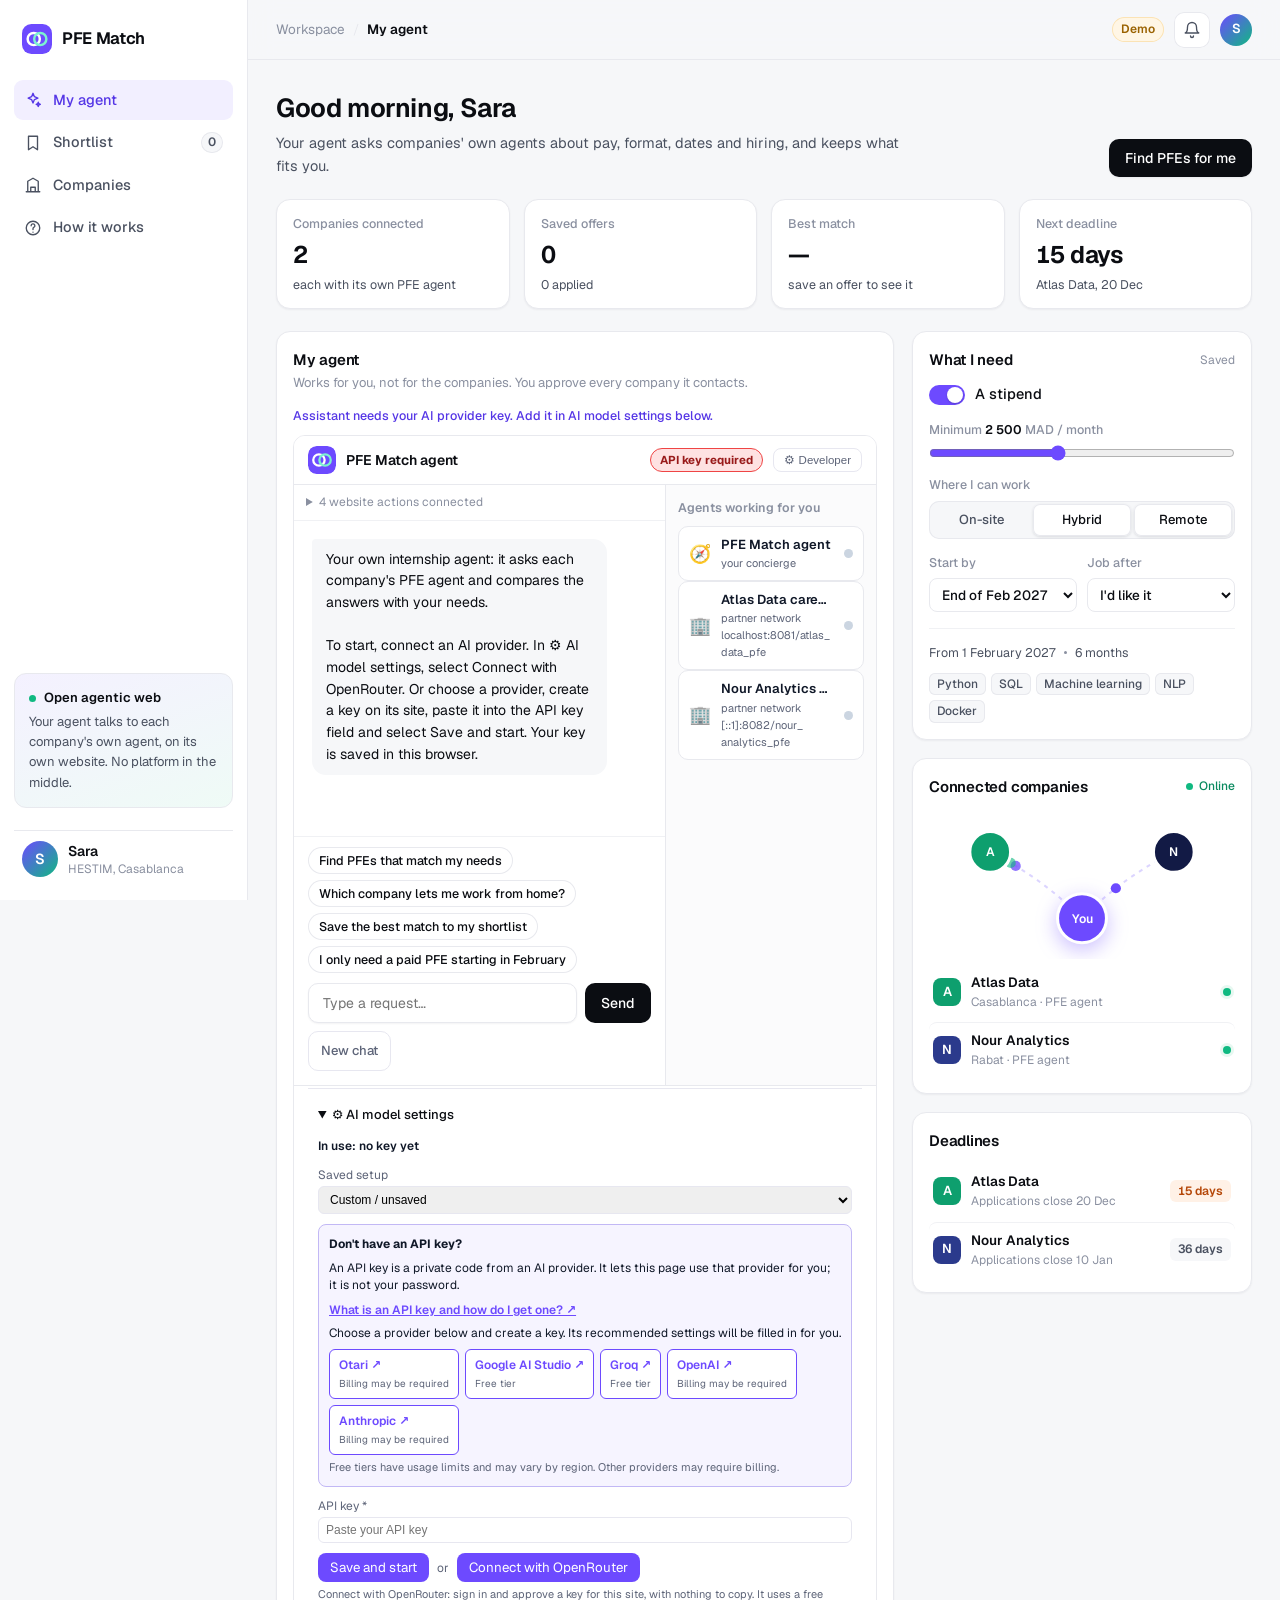
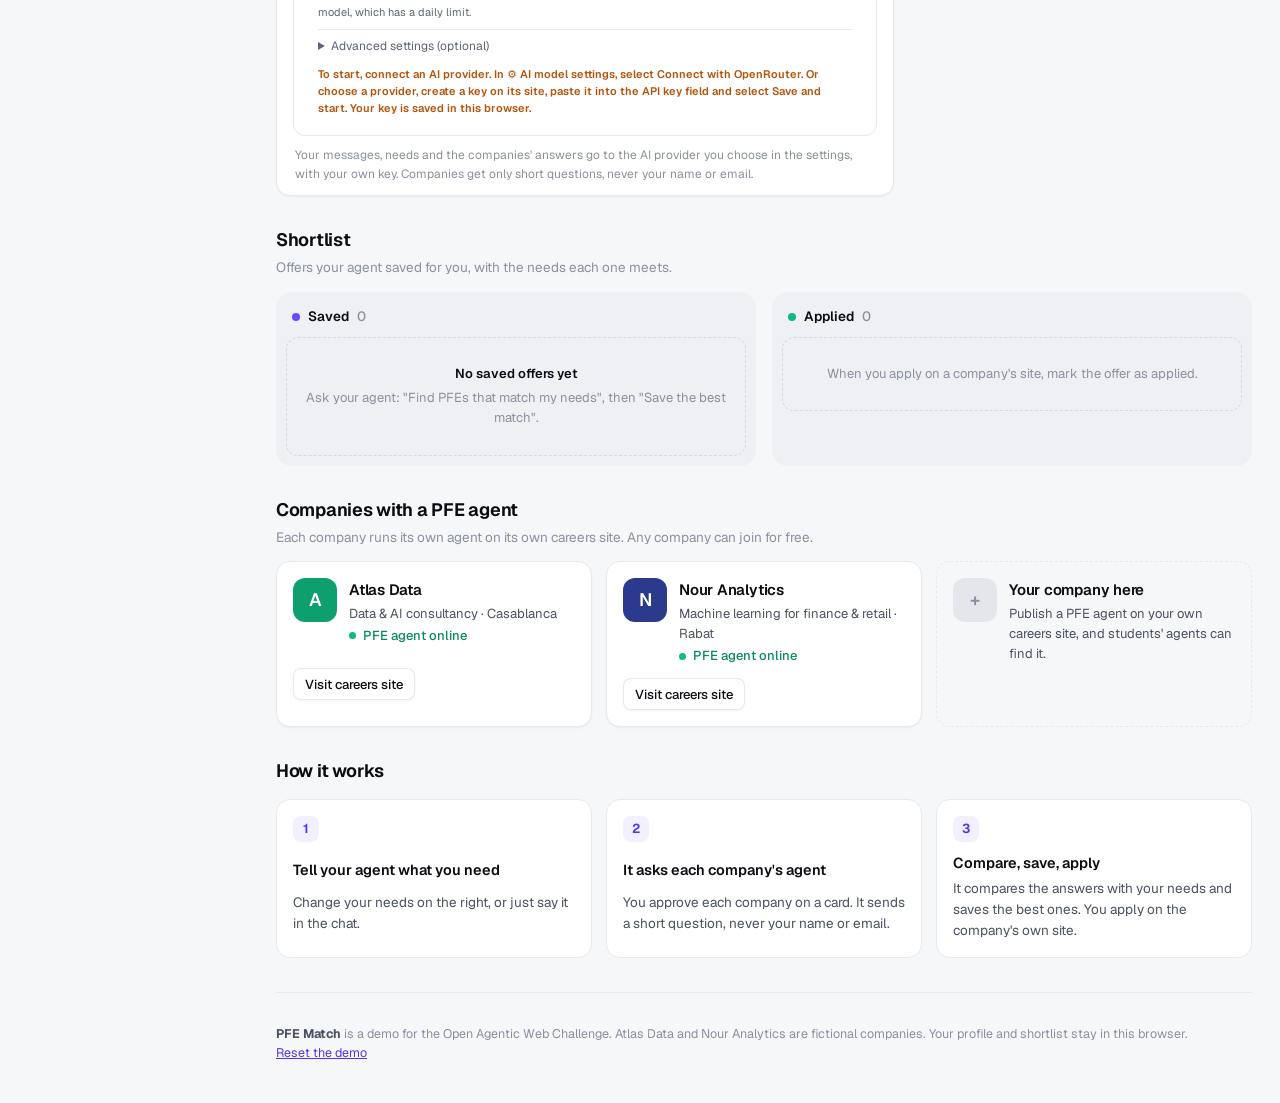
==== pfe_match/index.html @ 8f59c71a "PFE Match: student agent + two company PFE agents for the Open Agentic Web Challenge Co-Authored-By:" ====
<!doctype html>
<html lang="en">
<head>
  <meta charset="utf-8">
  <meta name="viewport" content="width=device-width, initial-scale=1">
  <meta name="description" content="PFE Match: your own internship agent. It asks each company's own agent about stipend, remote work, start dates and hiring, and compares the answers with what you need.">
  <title>PFE Match · My agent</title>
  <link rel="icon" href="favicon.svg" type="image/svg+xml">
  <link rel="stylesheet" href="styles.css">
  <script type="module" src="js/app.js"></script>
  <script type="module" src="site.js"></script>
</head>
<body>
  <div class="shell">
    <!-- SIDEBAR -->
    <aside class="side" aria-label="PFE Match">
      <a class="logo" href="#top" aria-label="PFE Match home"><img src="favicon.svg" alt="" width="30" height="30"><span>PFE Match</span></a>
      <nav class="side-nav" aria-label="Main">
        <a href="#agent" class="active">
          <svg viewBox="0 0 24 24"><path d="M12 3l1.9 4.6L18.5 9.5l-4.6 1.9L12 16l-1.9-4.6L5.5 9.5l4.6-1.9z"/><path d="M19 15l.8 2 2 .8-2 .8-.8 2-.8-2-2-.8 2-.8z"/></svg>My agent</a>
        <a href="#shortlist">
          <svg viewBox="0 0 24 24"><path d="M6 3h12v18l-6-4-6 4z"/></svg>Shortlist<span class="badge" id="nav-count">0</span></a>
        <a href="#companies">
          <svg viewBox="0 0 24 24"><path d="M3 21h18M5 21V7l7-4 7 4v14M9 21v-6h6v6"/></svg>Companies</a>
        <a href="#how">
          <svg viewBox="0 0 24 24"><circle cx="12" cy="12" r="9"/><path d="M9.5 9a2.5 2.5 0 1 1 3.5 2.3c-.6.3-1 .9-1 1.6V14M12 17.5v.01"/></svg>How it works</a>
      </nav>

      <div class="side-card">
        <p class="side-card-title"><span class="live"></span>Open agentic web</p>
        <p>Your agent talks to each company's own agent, on its own website. No platform in the middle.</p>
      </div>

      <div class="side-user">
        <span class="avatar" id="me-initial">S</span>
        <div><strong id="me-name">Sara</strong><small id="me-school"></small></div>
      </div>
    </aside>

    <!-- MAIN -->
    <div class="main" id="top">
      <header class="topbar">
        <div class="crumbs"><span>Workspace</span><span class="sep">/</span><strong>My agent</strong></div>
        <div class="top-actions">
          <span class="chip-demo">Demo</span>
          <button type="button" class="icon-btn" aria-label="Notifications"><svg viewBox="0 0 24 24"><path d="M6 8a6 6 0 1 1 12 0c0 7 3 8 3 8H3s3-1 3-8M10 20a2 2 0 0 0 4 0"/></svg></button>
          <span class="avatar sm" aria-hidden="true">S</span>
        </div>
      </header>

      <main class="content">
        <div class="greet">
          <div>
            <h1 id="greet-h">Good morning, Sara</h1>
            <p>Your agent asks companies' own agents about pay, format, dates and hiring, and keeps what fits you.</p>
          </div>
          <a class="btn" href="#agent" id="new-search">Find PFEs for me</a>
        </div>

        <ul class="stats" aria-label="Overview">
          <li><span class="stat-label">Companies connected</span><strong id="st-companies">2</strong><span class="stat-sub">each with its own PFE agent</span></li>
          <li><span class="stat-label">Saved offers</span><strong id="st-saved">0</strong><span class="stat-sub" id="st-applied">0 applied</span></li>
          <li><span class="stat-label">Best match</span><strong id="st-best">—</strong><span class="stat-sub" id="st-best-sub">save an offer to see it</span></li>
          <li><span class="stat-label">Next deadline</span><strong id="st-deadline">—</strong><span class="stat-sub" id="st-deadline-sub"></span></li>
        </ul>

        <div class="workspace">
          <!-- AGENT -->
          <section id="agent" class="panel agent-panel" aria-labelledby="agent-h">
            <div class="panel-head">
              <h2 id="agent-h">My agent</h2>
              <p class="panel-sub">Works for you, not for the companies. You approve every company it contacts.</p>
            </div>
            <div class="assistant">
              <p id="assistant-status" role="status">Connecting your agent… If this message stays, the agent could not load. You can still visit the companies directly.</p>
              <div id="agent-app">
                <div data-ns-slot="header"></div>
                <div class="assistant-panels">
                  <div data-ns-slot="chat"></div>
                  <div data-ns-slot="agents"></div>
                </div>
                <div data-ns-slot="settings"></div>
              </div>
              <p class="assistant-note">Your messages, needs and the companies' answers go to the AI provider you choose in the settings, with your own key. Companies get only short questions, never your name or email.</p>
            </div>
          </section>

          <!-- RIGHT COLUMN -->
          <div class="rail">
            <section class="panel" aria-labelledby="needs-h">
              <div class="panel-head row">
                <h2 id="needs-h">What I need</h2>
                <span class="saved-hint">Saved</span>
              </div>
              <form id="needs-form" onsubmit="return false">
                <div class="line">
                  <label class="switch"><input type="checkbox" id="n-paid"><span class="track"></span><span>A stipend</span></label>
                </div>
                <label class="range" id="n-min-wrap"><span class="line-label">Minimum <output id="n-min-out">2 500</output> MAD / month</span>
                  <input type="range" id="n-min" min="0" max="6000" step="500"></label>
                <fieldset>
                  <legend class="line-label">Where I can work</legend>
                  <div class="seg">
                    <label><input type="checkbox" name="mode" value="on-site"><span>On-site</span></label>
                    <label><input type="checkbox" name="mode" value="hybrid"><span>Hybrid</span></label>
                    <label><input type="checkbox" name="mode" value="remote"><span>Remote</span></label>
                  </div>
                </fieldset>
                <div class="two">
                  <label class="field"><span class="line-label">Start by</span>
                    <select id="n-start">
                      <option value="2027-02-28">End of Feb 2027</option>
                      <option value="2027-03-31">End of Mar 2027</option>
                      <option value="">Any date</option>
                    </select></label>
                  <label class="field"><span class="line-label">Job after</span>
                    <select id="n-prehire">
                      <option value="must">I need it</option>
                      <option value="would-like">I'd like it</option>
                      <option value="dont-mind">Don't mind</option>
                    </select></label>
                </div>
              </form>
              <div class="profile-mini">
                <span id="p-from"></span><span class="dot-sep"></span><span id="p-length"></span>
              </div>
              <p class="chips" id="p-skills"></p>
            </section>

            <section class="panel" aria-labelledby="net-h">
              <div class="panel-head row">
                <h2 id="net-h">Connected companies</h2>
                <span class="online"><span class="live"></span>Online</span>
              </div>
              <svg class="net" viewBox="0 0 300 150" aria-hidden="true" focusable="false">
                <path id="qa" class="link" d="M150 110 C 120 80, 90 60, 60 45"/>
                <path id="qn" class="link" d="M150 110 C 180 80, 210 60, 240 45"/>
                <path id="ra" d="M60 45 C 90 60, 120 80, 150 110" fill="none"/>
                <path id="rn" d="M240 45 C 210 60, 180 80, 150 110" fill="none"/>
                <circle class="pkt q" r="5" opacity="0"><animateMotion dur="2.6s" repeatCount="indefinite"><mpath href="#qa"/></animateMotion><animate attributeName="opacity" values="0;1;1;0" dur="2.6s" repeatCount="indefinite"/></circle>
                <circle class="pkt q" r="5" opacity="0"><animateMotion dur="2.6s" begin=".9s" repeatCount="indefinite"><mpath href="#qn"/></animateMotion><animate attributeName="opacity" values="0;1;1;0" dur="2.6s" begin=".9s" repeatCount="indefinite"/></circle>
                <circle class="pkt a" r="5" opacity="0"><animateMotion dur="2.6s" begin="1.4s" repeatCount="indefinite"><mpath href="#ra"/></animateMotion><animate attributeName="opacity" values="0;1;1;0" dur="2.6s" begin="1.4s" repeatCount="indefinite"/></circle>
                <circle class="pkt a" r="5" opacity="0"><animateMotion dur="2.6s" begin="2.2s" repeatCount="indefinite"><mpath href="#rn"/></animateMotion><animate attributeName="opacity" values="0;1;1;0" dur="2.6s" begin="2.2s" repeatCount="indefinite"/></circle>
                <g transform="translate(60 45)"><circle r="20" class="n-atlas"/><text y="4">A</text></g>
                <g transform="translate(240 45)"><circle r="20" class="n-nour"/><text y="4">N</text></g>
                <g transform="translate(150 110)"><circle r="24" class="n-you"/><text y="5">You</text></g>
              </svg>
              <ul id="company-list" class="co-list"></ul>
            </section>

            <section class="panel" aria-labelledby="dl-h">
              <div class="panel-head"><h2 id="dl-h">Deadlines</h2></div>
              <ul id="deadline-list" class="dl-list"></ul>
            </section>
          </div>
        </div>

        <!-- SHORTLIST BOARD -->
        <section id="shortlist" class="board-wrap" aria-labelledby="short-h">
          <div class="section-head">
            <div><h2 id="short-h">Shortlist</h2><p>Offers your agent saved for you, with the needs each one meets.</p></div>
            <p id="short-count" class="count"></p>
          </div>
          <div class="board">
            <div class="col">
              <div class="col-head"><span class="col-dot saved"></span>Saved <span class="col-n" id="n-saved">0</span></div>
              <div id="short-list" class="col-body"></div>
            </div>
            <div class="col">
              <div class="col-head"><span class="col-dot applied"></span>Applied <span class="col-n" id="n-applied">0</span></div>
              <div id="applied-list" class="col-body"></div>
            </div>
          </div>
        </section>

        <!-- COMPANIES + HOW -->
        <section id="companies" class="board-wrap" aria-labelledby="co-h">
          <div class="section-head"><div><h2 id="co-h">Companies with a PFE agent</h2><p>Each company runs its own agent on its own careers site. Any company can join for free.</p></div></div>
          <div id="company-cards" class="co-cards"></div>
        </section>

        <section id="how" class="board-wrap" aria-labelledby="how-h">
          <div class="section-head"><div><h2 id="how-h">How it works</h2></div></div>
          <ol class="steps">
            <li><strong>Tell your agent what you need</strong><span>Change your needs on the right, or just say it in the chat.</span></li>
            <li><strong>It asks each company's agent</strong><span>You approve each company on a card. It sends a short question, never your name or email.</span></li>
            <li><strong>Compare, save, apply</strong><span>It compares the answers with your needs and saves the best ones. You apply on the company's own site.</span></li>
          </ol>
        </section>

        <footer class="foot">
          <p><strong>PFE Match</strong> is a demo for the Open Agentic Web Challenge. Atlas Data and Nour Analytics are fictional companies.
            Your profile and shortlist stay in this browser. <button type="button" id="reset-demo" class="linkish">Reset the demo</button></p>
        </footer>
      </main>
    </div>
  </div>
</body>
</html>
---- pfe_match/styles.css ----
@font-face { font-family: "Geist"; src: url("fonts/geist.woff2") format("woff2"); font-weight: 100 900; font-display: swap; }
/* PFE Match — a real app shell: sidebar, top bar, overview, agent workspace, shortlist board.
   Neutral greys with one brand violet; mint means "need met", amber "maybe", red "not met". */
:root {
  --ink: #0B0D12;
  --text: #4A5160;
  --mute: #8A90A0;
  --line: #E8E9EE;
  --line-2: #F0F1F4;
  --bg: #F6F7F9;
  --panel: #FFFFFF;
  --violet: #6D4AFF;
  --violet-dark: #5536E6;
  --violet-soft: #F2EFFF;
  --mint: #10B981;
  --mint-soft: #E7F8F1;
  --amber: #F59E0B;
  --red: #EF4444;
  --font: "Geist", system-ui, -apple-system, "Segoe UI", Roboto, Arial, sans-serif;
  --radius: 14px;
  --shadow-sm: 0 1px 2px rgba(16, 24, 40, .05);
  --shadow: 0 12px 32px -16px rgba(16, 24, 40, .18);
}
* { box-sizing: border-box; }
html { scroll-behavior: smooth; }
body { margin: 0; font: 14.5px/1.55 var(--font); color: var(--text); background: var(--bg); -webkit-font-smoothing: antialiased; }
h1, h2, h3 { color: var(--ink); margin: 0; letter-spacing: -.015em; }
a { color: inherit; }
img { display: block; }
svg { display: block; }
:focus-visible { outline: 2px solid var(--violet); outline-offset: 2px; }
section[id] { scroll-margin-top: 76px; }

.btn { display: inline-flex; align-items: center; justify-content: center; gap: 6px; height: 38px; padding: 0 16px; border-radius: 10px; border: 0;
  background: var(--ink); color: #fff; font: 500 14px var(--font); text-decoration: none; cursor: pointer; white-space: nowrap; box-shadow: var(--shadow-sm); transition: background .15s, transform .1s; }
.btn:hover { background: #262A35; }
.btn:active { transform: scale(.98); }
.btn-sm { height: 32px; padding: 0 12px; font-size: 13px; border-radius: 8px; }
.btn-ghost { background: #fff; color: var(--ink); box-shadow: inset 0 0 0 1px var(--line), var(--shadow-sm); }
.btn-ghost:hover { background: var(--bg); }
.icon-btn { display: grid; place-items: center; width: 36px; height: 36px; border-radius: 10px; border: 0; background: #fff; box-shadow: inset 0 0 0 1px var(--line); color: var(--text); cursor: pointer; }
.icon-btn:hover { background: var(--bg); color: var(--ink); }
.icon-btn svg, .side-nav svg { width: 18px; height: 18px; fill: none; stroke: currentColor; stroke-width: 1.8; stroke-linecap: round; stroke-linejoin: round; }
.icon-btn.sm { width: 32px; height: 32px; border-radius: 8px; margin-left: auto; }
.icon-btn.sm svg { width: 16px; height: 16px; }
.linkish { background: none; border: 0; padding: 0; font: inherit; color: var(--violet-dark); text-decoration: underline; cursor: pointer; }
.live { display: inline-block; width: 7px; height: 7px; border-radius: 50%; background: var(--mint); animation: ping 2s infinite; }
@keyframes ping { 0% { box-shadow: 0 0 0 0 rgba(16,185,129,.55); } 70%, 100% { box-shadow: 0 0 0 7px rgba(16,185,129,0); } }

/* ---------- shell ---------- */
.shell { display: grid; grid-template-columns: 248px minmax(0, 1fr); min-height: 100vh; }
.side { position: sticky; top: 0; height: 100vh; display: flex; flex-direction: column; gap: 22px; padding: 20px 14px; background: #fff; border-right: 1px solid var(--line); }
.logo { display: flex; align-items: center; gap: 10px; padding: 4px 8px; font-weight: 650; font-size: 16.5px; color: var(--ink); text-decoration: none; letter-spacing: -.02em; }
.side-nav { display: grid; gap: 2px; }
.side-nav a { display: flex; align-items: center; gap: 11px; padding: 9px 10px; border-radius: 9px; text-decoration: none; color: var(--text); font-weight: 500; }
.side-nav a:hover { background: var(--bg); color: var(--ink); }
.side-nav a.active { background: var(--violet-soft); color: var(--violet-dark); }
.badge { margin-left: auto; min-width: 22px; text-align: center; font-size: 12px; font-weight: 600; padding: 1px 7px; border-radius: 999px; background: var(--bg); color: var(--text); box-shadow: inset 0 0 0 1px var(--line); }
.side-card { margin-top: auto; padding: 14px; border-radius: 12px; background: linear-gradient(160deg, #F4F1FF, #EFFBF6); border: 1px solid var(--line); font-size: 13px; }
.side-card p { margin: 0; }
.side-card-title { display: flex; align-items: center; gap: 8px; font-weight: 600; color: var(--ink); margin-bottom: 4px !important; }
.side-user { display: flex; align-items: center; gap: 10px; padding: 10px 8px 2px; border-top: 1px solid var(--line); }
.side-user strong { display: block; color: var(--ink); font-size: 14px; font-weight: 600; }
.side-user small { display: block; color: var(--mute); font-size: 12px; line-height: 1.3; }
.avatar { display: grid; place-items: center; flex: none; width: 36px; height: 36px; border-radius: 50%; font-weight: 600; color: #fff; background: linear-gradient(135deg, #6D4AFF, #10B981); }
.avatar.sm { width: 32px; height: 32px; font-size: 13px; }

.topbar { position: sticky; top: 0; z-index: 20; display: flex; align-items: center; justify-content: space-between; height: 60px; padding: 0 28px;
  background: rgba(246,247,249,.85); backdrop-filter: blur(12px); -webkit-backdrop-filter: blur(12px); border-bottom: 1px solid var(--line); }
.crumbs { display: flex; gap: 8px; align-items: center; font-size: 13.5px; color: var(--mute); }
.crumbs strong { color: var(--ink); font-weight: 600; }
.crumbs .sep { color: var(--line); }
.top-actions { display: flex; align-items: center; gap: 10px; }
.chip-demo { font-size: 12px; font-weight: 600; padding: 3px 9px; border-radius: 999px; background: #FFF6E5; color: #9A6200; box-shadow: inset 0 0 0 1px #FBE3B5; }

.content { padding: 28px; max-width: 1360px; }
.greet { display: flex; justify-content: space-between; align-items: end; gap: 20px; margin-bottom: 22px; }
h1 { font-size: 26px; font-weight: 650; }
.greet p { margin: 4px 0 0; max-width: 64ch; }

.stats { list-style: none; padding: 0; margin: 0 0 22px; display: grid; grid-template-columns: repeat(4, minmax(0, 1fr)); gap: 14px; }
.stats li { background: var(--panel); border: 1px solid var(--line); border-radius: var(--radius); padding: 14px 16px; box-shadow: var(--shadow-sm); display: grid; gap: 2px; }
.stat-label { font-size: 12.5px; color: var(--mute); font-weight: 500; }
.stats strong { font-size: 24px; color: var(--ink); font-weight: 650; letter-spacing: -.02em; font-variant-numeric: tabular-nums; }
.stat-sub { font-size: 12.5px; white-space: nowrap; overflow: hidden; text-overflow: ellipsis; }

.workspace { display: grid; grid-template-columns: minmax(0, 1fr) 340px; gap: 18px; align-items: start; }
.panel { background: var(--panel); border: 1px solid var(--line); border-radius: var(--radius); box-shadow: var(--shadow-sm); padding: 16px; }
.panel-head { margin-bottom: 12px; }
.panel-head.row { display: flex; align-items: center; justify-content: space-between; }
.panel h2 { font-size: 15px; font-weight: 600; }
.panel-sub { margin: 2px 0 0; font-size: 13px; color: var(--mute); }
.agent-panel { padding: 16px 16px 12px; }
.rail { display: grid; gap: 18px; position: sticky; top: 78px; }
.saved-hint { font-size: 12px; color: var(--mute); }
.online { display: inline-flex; align-items: center; gap: 6px; font-size: 12px; font-weight: 500; color: #0A8A5F; }

/* needs */
#needs-form { display: grid; gap: 14px; }
.line-label { font-size: 12.5px; color: var(--mute); font-weight: 500; }
.line-label output { color: var(--ink); font-weight: 600; }
.switch { display: flex; align-items: center; gap: 10px; font-weight: 500; color: var(--ink); cursor: pointer; }
.switch input { position: absolute; opacity: 0; }
.switch .track { width: 36px; height: 20px; border-radius: 999px; background: #D9DBE2; position: relative; transition: background .2s; flex: none; }
.switch .track::after { content: ""; position: absolute; top: 2px; left: 2px; width: 16px; height: 16px; border-radius: 50%; background: #fff; box-shadow: 0 1px 2px rgba(0,0,0,.2); transition: transform .2s cubic-bezier(.2,.9,.3,1.3); }
.switch input:checked + .track { background: var(--violet); }
.switch input:checked + .track::after { transform: translateX(16px); }
.switch input:focus-visible + .track { outline: 2px solid var(--violet); outline-offset: 2px; }
.range { display: grid; gap: 6px; transition: opacity .2s; }
.range.off { opacity: .4; }
.range input { width: 100%; accent-color: var(--violet); margin: 0; }
fieldset { border: 0; padding: 0; margin: 0; display: grid; gap: 6px; }
legend { padding: 0; margin-bottom: 6px; }
.seg { display: grid; grid-template-columns: repeat(3, 1fr); padding: 3px; gap: 3px; border-radius: 10px; background: var(--bg); box-shadow: inset 0 0 0 1px var(--line); }
.seg input { position: absolute; opacity: 0; }
.seg span { display: block; text-align: center; padding: 6px 4px; border-radius: 7px; font-size: 13px; font-weight: 500; color: var(--text); cursor: pointer; transition: all .15s; }
.seg input:checked + span { background: #fff; color: var(--ink); box-shadow: 0 1px 3px rgba(16,24,40,.12), inset 0 0 0 1px var(--line); }
.seg input:focus-visible + span { outline: 2px solid var(--violet); }
.two { display: grid; grid-template-columns: 1fr 1fr; gap: 10px; }
.field { display: grid; gap: 6px; }
.field select { font: 500 13.5px var(--font); color: var(--ink); height: 34px; padding: 0 8px; border-radius: 8px; border: 1px solid var(--line); background: #fff; }
.profile-mini { display: flex; align-items: center; gap: 8px; margin-top: 16px; padding-top: 14px; border-top: 1px solid var(--line-2); font-size: 12.5px; color: var(--text); }
.dot-sep { width: 3px; height: 3px; border-radius: 50%; background: var(--mute); }
.chips { display: flex; flex-wrap: wrap; gap: 5px; margin: 10px 0 0; }
.chips span { font-size: 12px; font-weight: 500; padding: 2px 8px; border-radius: 6px; background: var(--bg); color: var(--text); box-shadow: inset 0 0 0 1px var(--line); }

/* connected companies */
.net { width: 100%; height: auto; margin: -4px 0 6px; }
.net .link { fill: none; stroke: #DCD5FF; stroke-width: 2; stroke-dasharray: 4 5; animation: dash 1.2s linear infinite; }
@keyframes dash { to { stroke-dashoffset: -18; } }
.net .pkt.q { fill: var(--violet); }
.net .pkt.a { fill: var(--mint); }
.net circle.n-atlas { fill: #0E9F6E; stroke: #fff; stroke-width: 3; }
.net circle.n-nour { fill: #121A45; stroke: #fff; stroke-width: 3; }
.net circle.n-you { fill: var(--violet); stroke: #fff; stroke-width: 3; filter: drop-shadow(0 6px 10px rgba(109,74,255,.35)); }
.net text { fill: #fff; font: 600 12px var(--font); text-anchor: middle; }
.co-list, .dl-list { list-style: none; padding: 0; margin: 0; display: grid; gap: 4px; }
.co-list li, .dl-list li { display: flex; align-items: center; gap: 10px; padding: 7px 4px; border-radius: 8px; }
.co-list li + li, .dl-list li + li { border-top: 1px solid var(--line-2); }
.co-list strong, .dl-list strong { display: block; color: var(--ink); font-weight: 600; font-size: 13.5px; }
.co-list small, .dl-list small { display: block; color: var(--mute); font-size: 12px; }
.co-sq { display: grid; place-items: center; flex: none; width: 28px; height: 28px; border-radius: 8px; background: var(--brand, var(--violet)); color: #fff; font-weight: 600; font-size: 13px; }
.co-sq.lg { width: 44px; height: 44px; border-radius: 12px; font-size: 18px; }
.status-dot { margin-left: auto; width: 8px; height: 8px; border-radius: 50%; background: var(--mint); box-shadow: 0 0 0 3px var(--mint-soft); }
.days { margin-left: auto; font-size: 12px; font-weight: 600; padding: 2px 8px; border-radius: 6px; background: var(--bg); color: var(--text); font-variant-numeric: tabular-nums; }
.days.soon { background: #FFF1E6; color: #B54708; }

/* board */
.board-wrap { margin-top: 30px; }
.section-head { display: flex; justify-content: space-between; align-items: end; gap: 20px; margin-bottom: 14px; }
.section-head h2 { font-size: 18px; font-weight: 650; }
.section-head p { margin: 3px 0 0; color: var(--mute); font-size: 13.5px; }
.count { margin: 0; font-size: 12.5px; font-weight: 600; padding: 3px 10px; border-radius: 999px; background: var(--violet-soft); color: var(--violet-dark); }
.count:empty { display: none; }
.board { display: grid; grid-template-columns: 1fr 1fr; gap: 16px; }
.col { background: #EEF0F3; border-radius: 16px; padding: 10px; min-height: 160px; }
.col-head { display: flex; align-items: center; gap: 8px; padding: 4px 6px 10px; font-weight: 600; color: var(--ink); font-size: 13.5px; }
.col-dot { width: 8px; height: 8px; border-radius: 50%; }
.col-dot.saved { background: var(--violet); }
.col-dot.applied { background: var(--mint); }
.col-n { font-weight: 500; color: var(--mute); }
.col-body { display: grid; gap: 10px; }
.card { background: #fff; border: 1px solid var(--line); border-radius: 12px; padding: 14px; box-shadow: var(--shadow-sm); animation: cardin .4s cubic-bezier(.2,.9,.3,1.2) both; transition: box-shadow .2s; }
.card:hover { box-shadow: var(--shadow); }
@keyframes cardin { from { opacity: 0; transform: translateY(8px) scale(.98); } }
.card-top { display: flex; align-items: center; justify-content: space-between; }
.co-badge { display: inline-flex; align-items: center; gap: 8px; font-size: 12.5px; font-weight: 600; color: var(--ink); }
.co-badge .co-sq { width: 22px; height: 22px; border-radius: 6px; font-size: 11px; }
.match { position: relative; width: 36px; height: 36px; display: grid; place-items: center; }
.match svg { position: absolute; inset: 0; transform: rotate(-90deg); }
.match .ring-bg { fill: none; stroke: var(--line-2); stroke-width: 3.5; }
.match .ring { fill: none; stroke: var(--amber); stroke-width: 3.5; stroke-linecap: round; transition: stroke-dasharray .6s; }
.match.full .ring { stroke: var(--mint); }
.match b { position: relative; font-size: 10.5px; color: var(--ink); }
.card h3 { font-size: 14.5px; font-weight: 600; line-height: 1.35; margin: 10px 0 10px; }
.kv { margin: 0; display: grid; grid-template-columns: 1fr 1fr; gap: 8px 12px; }
.kv dt { font-size: 11.5px; color: var(--mute); }
.kv dd { margin: 0; font-size: 13px; font-weight: 500; color: var(--ink); }
.checks { list-style: none; padding: 0; margin: 12px 0 0; display: flex; flex-wrap: wrap; gap: 5px; }
.checks li { display: inline-flex; align-items: center; gap: 5px; font-size: 12px; font-weight: 500; padding: 2px 8px 2px 6px; border-radius: 6px; }
.checks li::before { content: ""; width: 12px; height: 12px; border-radius: 50%; background: center/10px no-repeat; }
.checks li.ok { background: var(--mint-soft); color: #067A55; }
.checks li.ok::before { background-color: var(--mint); background-image: url("data:image/svg+xml,%3Csvg xmlns='http://www.w3.org/2000/svg' viewBox='0 0 16 16'%3E%3Cpath d='M4 8.5l2.5 2.5L12 5.5' fill='none' stroke='white' stroke-width='2.6' stroke-linecap='round' stroke-linejoin='round'/%3E%3C/svg%3E"); }
.checks li.no { background: #FEF0F0; color: #B42318; }
.checks li.no::before { background-color: var(--red); background-image: url("data:image/svg+xml,%3Csvg xmlns='http://www.w3.org/2000/svg' viewBox='0 0 16 16'%3E%3Cpath d='M5 5l6 6M11 5l-6 6' stroke='white' stroke-width='2.4' stroke-linecap='round'/%3E%3C/svg%3E"); }
.checks li.unk { background: var(--bg); color: var(--mute); }
.checks li.unk::before { background-color: #D0D4DD; }
.note { margin: 10px 0 0; font-size: 12.5px; padding: 8px 10px; border-radius: 8px; background: var(--bg); color: var(--text); }
.card-actions { display: flex; align-items: center; gap: 6px; margin-top: 12px; padding-top: 12px; border-top: 1px solid var(--line-2); }
.empty { display: grid; gap: 4px; text-align: center; padding: 26px 14px; border: 1.5px dashed #D6D9E0; border-radius: 12px; font-size: 13px; color: var(--mute); }
.empty strong { color: var(--ink); font-weight: 600; }

.co-cards { display: grid; grid-template-columns: repeat(3, 1fr); gap: 14px; }
.co-card { display: grid; grid-template-columns: auto 1fr; gap: 12px; align-items: start; padding: 16px; background: #fff; border: 1px solid var(--line); border-radius: var(--radius); box-shadow: var(--shadow-sm); }
.co-card .btn { grid-column: 1 / -1; justify-self: start; }
.co-card h3 { font-size: 15px; font-weight: 600; }
.co-card p { margin: 2px 0 0; font-size: 13px; }
.agent-on { display: flex; align-items: center; gap: 7px; color: #0A8A5F; font-weight: 500; }
.co-card.add { border-style: dashed; background: transparent; box-shadow: none; }
.co-card.add .co-sq { background: #E4E6EB; color: var(--mute); }

.steps { list-style: none; counter-reset: s; padding: 0; margin: 0; display: grid; grid-template-columns: repeat(3, 1fr); gap: 14px; }
.steps li { counter-increment: s; display: grid; gap: 4px; padding: 16px; background: #fff; border: 1px solid var(--line); border-radius: var(--radius); }
.steps li::before { content: counter(s); display: grid; place-items: center; width: 26px; height: 26px; border-radius: 8px; background: var(--violet-soft); color: var(--violet-dark); font-weight: 650; font-size: 13px; margin-bottom: 6px; }
.steps strong { color: var(--ink); font-weight: 600; }
.steps span { font-size: 13.5px; }
.foot { margin-top: 34px; padding-top: 18px; border-top: 1px solid var(--line); font-size: 12.5px; color: var(--mute); }
.foot strong { color: var(--text); }

#assistant-status { font-size: 12.5px; font-weight: 500; color: var(--violet-dark); margin: 0 0 10px; }
.assistant-note { font-size: 12px; color: var(--mute); margin: 10px 2px 0; }

@media (max-width: 1180px) {
  .workspace { grid-template-columns: 1fr; }
  .rail { position: static; grid-template-columns: repeat(auto-fit, minmax(280px, 1fr)); }
  .stats { grid-template-columns: repeat(2, 1fr); }
}
@media (max-width: 820px) {
  .shell { grid-template-columns: 1fr; }
  .side { position: static; height: auto; flex-direction: row; align-items: center; padding: 10px 14px; border-right: 0; border-bottom: 1px solid var(--line); }
  .side-nav, .side-card, .side-user { display: none; }
  .topbar { display: none; }
  .content { padding: 18px; }
  .greet { flex-direction: column; align-items: start; }
  .board, .co-cards, .steps { grid-template-columns: 1fr; }
}
@media (prefers-reduced-motion: reduce) {
  *, *::before, *::after { animation: none !important; transition: none !important; }
  .net .pkt { display: none; }
}

/* ---------- assistant runtime layout (from the agentify kit) ---------- */
/* Assistant layout. Append to the site's stylesheet and set the colors to the site's palette. */
.assistant { margin-top: 0; }

/* The runtime reads these variables for its chat, settings and agent panels.
   The chat background below also uses --ns-bg. White text sits on --ns-primary (the
   visitor's messages, Send, and the chat form and settings buttons) and on --ns-accent
   (Send while a turn is steered), so give both at least 4.5:1 contrast with white.
   --ns-accent also underlines the chat header. */
#agent-app {
  --ns-font: "Geist", system-ui, sans-serif;
  --ns-bg: #ffffff;
  --ns-fg: #101828;
  --ns-primary: #6D4AFF;
  --ns-accent: #6D4AFF;
  --ns-border: #E7E7F0;
  --ns-panelbg: #ffffff;
  --ns-msgbg: #FFFFFF;
  --ns-muted: #5D6478;
}

.assistant-panels {
  display: grid;
  grid-template-columns: minmax(0, 1fr) 240px;
  gap: 16px;
  margin-top: 16px;
}

/* Set the height once the runtime has mounted the chat, so a failed load leaves no
   empty box. */
#agent-app.ns-composed-app [data-ns-slot="chat"] { height: 720px; }
/* The runtime gives the chat no background of its own. Keep --ns-msgbg different from
   --ns-bg, or bot replies lose their bubble. */
#agent-app .ns-chat { background: var(--ns-bg); }

/* Site-wide form rules often stretch the runtime's own controls. Undo them here. */
#agent-app input[type="checkbox"],
#agent-app input[type="radio"] { width: auto; }
#agent-app .ns-header { flex-wrap: wrap; }
/* Site label rules add margins and bold text, and the inputs inside the labels inherit
   the weight. */
#agent-app .ns-settings-body label { margin: 4px 0; font-weight: 400; }
/* Chat forms label radio groups with a legend, so site legend fonts would reach them. */
#agent-app .ns-w-label { font-family: inherit; }
/* Site label rules add margins to chat form fields and make their options bold. */
#agent-app .ns-widget label { margin: 0; }
#agent-app .ns-w-radio label,
#agent-app .ns-w-multi label,
#agent-app .ns-w-toggle { font-weight: 400; }
/* The runtime sizes radio and multi-choice options but not the checkbox label. */
#agent-app .ns-w-toggle { font-size: 13px; }
/* The runtime spaces its buttons with gap. A site's button margin pushes Send below the input. */
#agent-app button { margin: 0; }
/* Chat choices are buttons with a light background. A site's button color can hide their
   titles. */
#agent-app .ns-w-choice { color: var(--ns-fg); }
/* A site's button:hover background also reaches the runtime's plain buttons, behind
   their dark text. Keep the runtime's own backgrounds. */
#agent-app .ns-devtoggle:not(.on):hover,
#agent-app .ns-modal-close:hover { background: transparent; }
#agent-app .ns-w-choice:disabled:hover { background: #fafbfc; }
/* The runtime's message rule hides the partner consent card's own background, and its
   Decline label then has too little contrast. */
#agent-app .ns-consent { background: #fffbeb; }
/* While a consent card waits, the status line above it already says "Contacting", though
   nothing has been sent. Hide it until the visitor answers. */
#agent-app .ns-msgs:has(.ns-consent-actions) > .ns-turn-status { display: none; }
/* Long links in a reply would run out of the bubble on a phone. "anywhere" would also
   let the consent card's buttons shrink and split their labels. */
#agent-app .ns-msg { overflow-wrap: break-word; }
/* On a phone the consent card is too narrow for its three buttons in one row, and
   "Always allow" breaks onto two lines. Keep each label whole and wrap the row. */
#agent-app .ns-consent-actions { flex-wrap: wrap; }
#agent-app .ns-consent-actions button { white-space: nowrap; }

/* site.js and the runtime add their confirmation dialogs to <body>, outside #agent-app.
   Site h2 rules reach the heading, and the two buttons touch. A right margin keeps
   wrapped buttons lined up on the left. */
body > dialog h2 { margin: 0 0 12px; font: 700 1.25em system-ui, sans-serif; }
body > dialog button { margin-right: 8px; }
/* site.js's dialog: the details in two columns, and a plain decline button, so the two
   choices do not look the same. */
.assistant-review { max-width: 640px; width: 85%; max-height: 85vh; overflow: auto; border: 1px solid #888; border-radius: 12px; padding: 24px; font: 16px system-ui, sans-serif; }
.assistant-review dl { display: grid; grid-template-columns: fit-content(40%) 1fr; gap: 4px 16px; margin: 12px 0; }
.assistant-review dt { font-weight: 600; }
.assistant-review dd { margin: 0; overflow-wrap: anywhere; }
.assistant-review details { margin: 12px 0; }
.assistant-review pre { white-space: pre-wrap; overflow-wrap: anywhere; }
.assistant-review .assistant-decline { background: transparent; color: inherit; border: 1px solid currentColor; }

@media (max-width: 760px) {
  .assistant-panels { grid-template-columns: 1fr; }
  /* On a phone, each detail goes under its label, so an email is not split. */
  .assistant-review dl { grid-template-columns: 1fr; gap: 0; }
  .assistant-review dd { margin-bottom: 8px; }
}




/* ---------- PFE Match chat skin ---------- */
#agent-app { background: #fff; border: 1px solid var(--line); border-radius: 12px; overflow: hidden; }
#agent-app .ns-header { background: #fff; border-bottom: 1px solid var(--line); padding: 10px 14px; gap: 10px; min-height: 0; }
#agent-app .ns-header::before { content: ""; width: 28px; height: 28px; flex: none; border-radius: 8px; background: url("favicon.svg") center/28px no-repeat; }
#agent-app .ns-title { font: 600 14px var(--font); color: var(--ink); }
#agent-app .ns-breadcrumb { display: none; }
#agent-app .ns-llmbadge { margin-left: auto; border-radius: 999px; font-size: 11.5px; padding: 2px 9px; }
#agent-app .ns-devtoggle { border-radius: 8px; font-size: 11.5px; }
#agent-app .assistant-panels { margin: 0; gap: 0; grid-template-columns: minmax(0, 1fr) 210px; }
#agent-app.ns-composed-app [data-ns-slot="chat"] { height: 600px; }
#agent-app .ns-chat { border: 0; border-radius: 0; border-right: 1px solid var(--line); }
#agent-app .ns-action-status { font-size: 12px; color: var(--mute); border-bottom: 1px solid var(--line-2); }
#agent-app .ns-msgs { padding: 18px; gap: 12px; background: #fff; }
#agent-app .ns-msg { font-size: 14px; line-height: 1.55; padding: 10px 14px; max-width: 88%; animation: msg .35s cubic-bezier(.2,.8,.2,1) both; }
@keyframes msg { from { opacity: 0; transform: translateY(8px); } }
#agent-app .ns-msg.bot { background: var(--bg); color: var(--ink); border: 0; border-radius: 4px 14px 14px 14px; }
#agent-app .ns-msg.user { background: var(--violet); color: #fff; border-radius: 14px 4px 14px 14px; }
#agent-app .ns-msg.bot table { border-collapse: collapse; margin: 8px 0; font-size: 12.5px; width: 100%; background: #fff; border-radius: 8px; overflow: hidden; box-shadow: inset 0 0 0 1px var(--line); }
#agent-app .ns-msg.bot th { text-align: left; background: #fff; color: var(--mute); font-weight: 500; font-size: 11.5px; }
#agent-app .ns-msg.bot th, #agent-app .ns-msg.bot td { padding: 7px 9px; border-bottom: 1px solid var(--line-2); }
#agent-app .ns-msg.bot p { margin: 0 0 6px; }
#agent-app .ns-msg.bot p:last-child { margin-bottom: 0; }
.atlas-suggest { display: flex; flex-wrap: wrap; gap: 6px; padding: 10px 14px 0; background: #fff; border-top: 1px solid var(--line-2); }
.atlas-suggest button { font: 500 12.5px var(--font); color: var(--ink); background: #fff; border: 0; box-shadow: inset 0 0 0 1px var(--line); border-radius: 999px; padding: 5px 11px; cursor: pointer; transition: background .15s; }
.atlas-suggest button:hover { background: var(--violet-soft); color: var(--violet-dark); box-shadow: inset 0 0 0 1px #DCD5FF; }
.atlas-suggest.busy button { opacity: .45; pointer-events: none; }
#agent-app .ns-inputbar { border-top: 0; padding: 10px 14px 14px; gap: 8px; background: #fff; }
#agent-app .ns-inputbar input { font: 14px var(--font); height: 40px; padding: 0 14px; border-radius: 10px; border: 1px solid var(--line); background: #fff; box-shadow: var(--shadow-sm); }
#agent-app .ns-inputbar input:focus { outline: none; border-color: var(--violet); box-shadow: 0 0 0 3px var(--violet-soft); }
#agent-app .ns-inputbar .ns-send { height: 40px; border-radius: 10px; font: 500 14px var(--font); padding: 0 16px; background: var(--ink); }
#agent-app .ns-inputbar #ns-newchat { height: 40px; border-radius: 10px !important; font: 500 13px var(--font); padding: 0 12px; }
#agent-app .ns-agents { border: 0; border-radius: 0; background: #FBFBFC; padding: 14px 12px; }
#agent-app .ns-agents h3 { text-transform: none; letter-spacing: 0; font: 600 12.5px var(--font); color: var(--mute); }
#agent-app .ns-anode { border-radius: 10px; border-color: var(--line); background: #fff; font-size: 12.5px; }
#agent-app [data-ns-slot="settings"] { padding: 2px 14px 12px; border-top: 1px solid var(--line); }
#agent-app .ns-settings > summary { margin-top: 10px; font-weight: 500; font-size: 13px; color: var(--ink); cursor: pointer; }
#agent-app .ns-settings-body button { border-radius: 8px; font-family: var(--font); }
@media (max-width: 900px) { #agent-app .assistant-panels { grid-template-columns: 1fr; } }
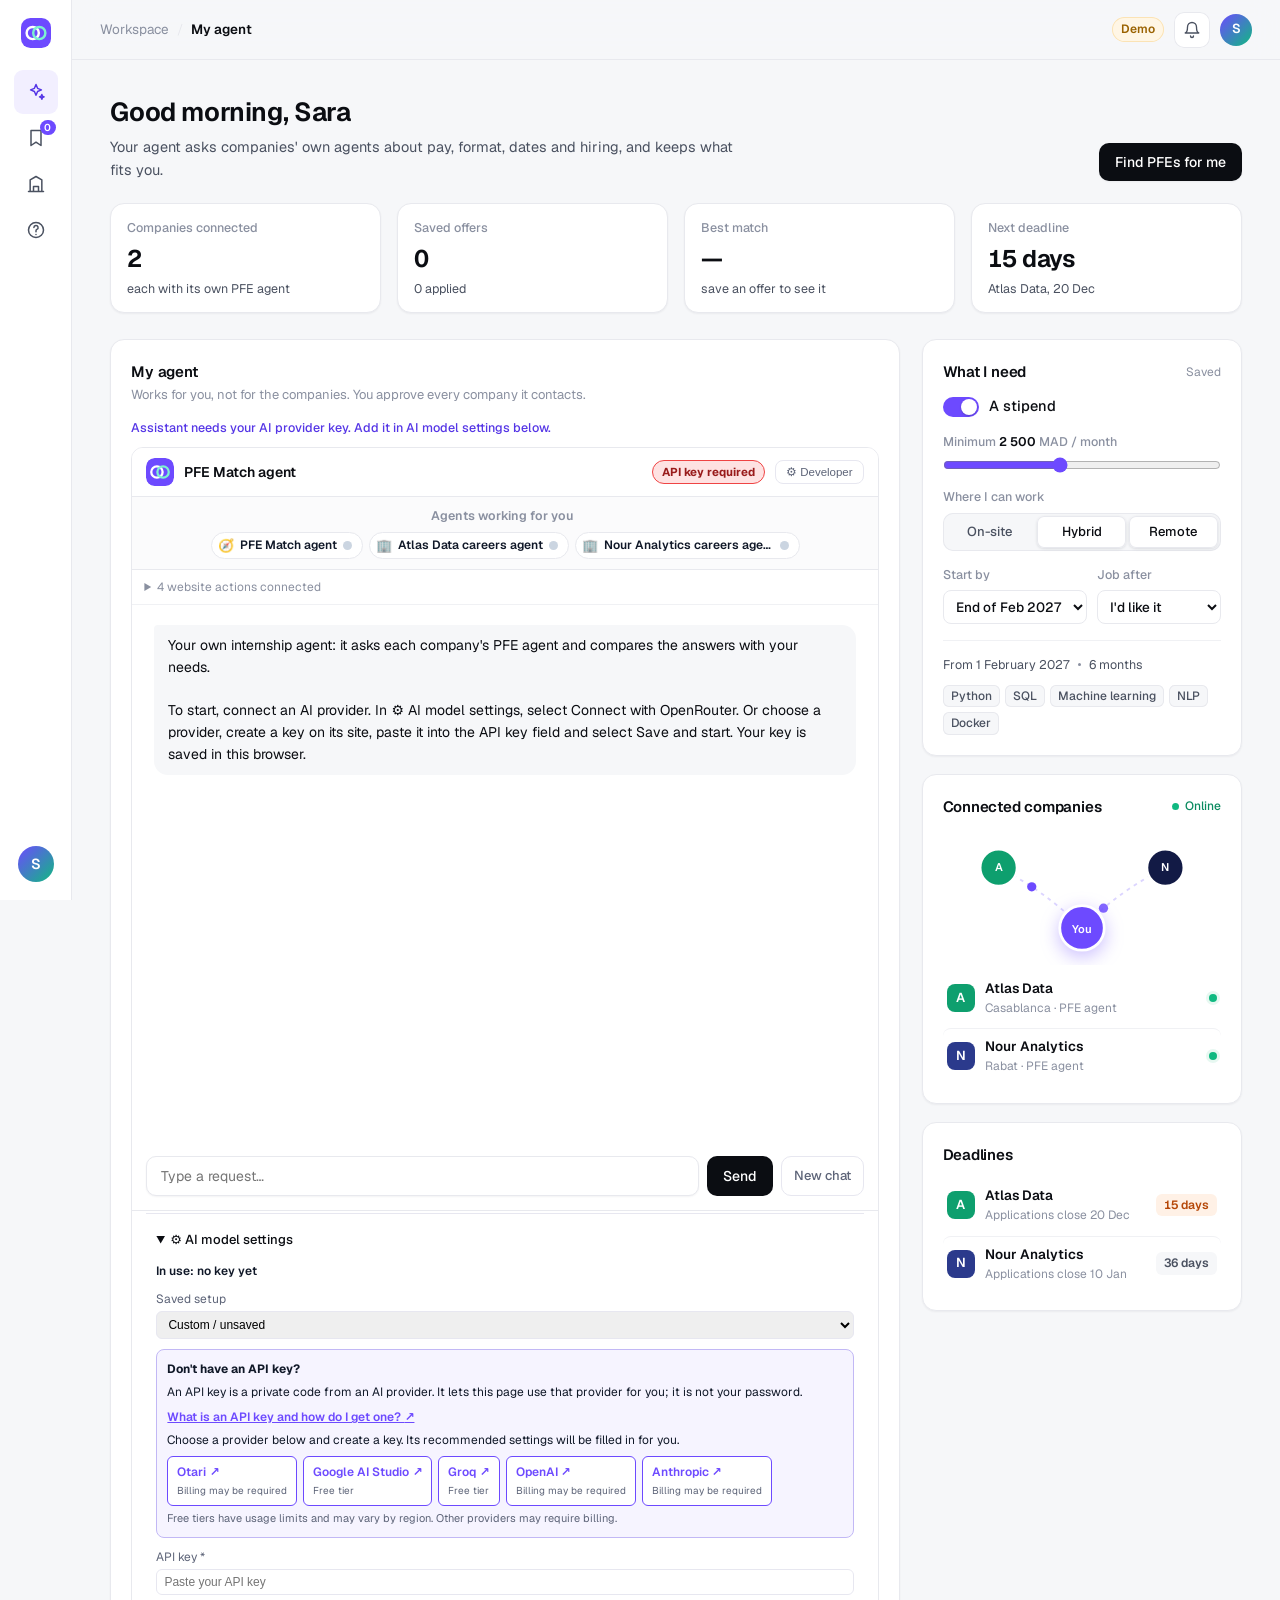
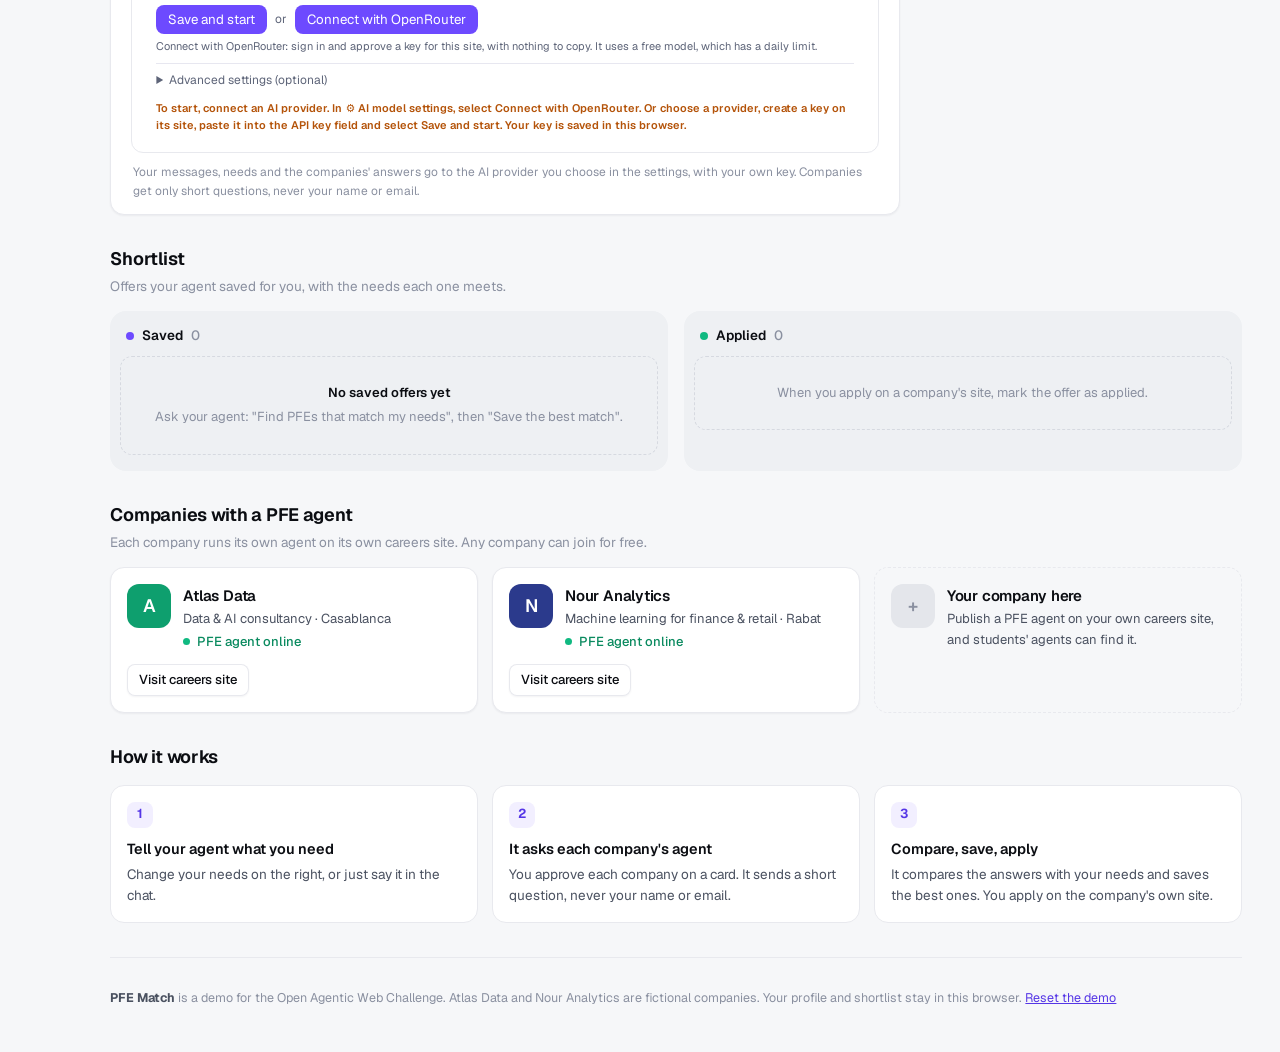
==== commit 5a0faf05: "Roomier PFE Match layout; Nour states its monthly team day as required - Agents strip above the chat" ====
--- a/pfe_match/index.html
+++ b/pfe_match/index.html
@@ -14,16 +14,16 @@
   <div class="shell">
     <!-- SIDEBAR -->
     <aside class="side" aria-label="PFE Match">
-      <a class="logo" href="#top" aria-label="PFE Match home"><img src="favicon.svg" alt="" width="30" height="30"><span>PFE Match</span></a>
+      <a class="logo" href="#top" aria-label="PFE Match home"><img src="favicon.svg" alt="" width="30" height="30"><span class="lbl">PFE Match</span></a>
       <nav class="side-nav" aria-label="Main">
-        <a href="#agent" class="active">
-          <svg viewBox="0 0 24 24"><path d="M12 3l1.9 4.6L18.5 9.5l-4.6 1.9L12 16l-1.9-4.6L5.5 9.5l4.6-1.9z"/><path d="M19 15l.8 2 2 .8-2 .8-.8 2-.8-2-2-.8 2-.8z"/></svg>My agent</a>
-        <a href="#shortlist">
-          <svg viewBox="0 0 24 24"><path d="M6 3h12v18l-6-4-6 4z"/></svg>Shortlist<span class="badge" id="nav-count">0</span></a>
-        <a href="#companies">
-          <svg viewBox="0 0 24 24"><path d="M3 21h18M5 21V7l7-4 7 4v14M9 21v-6h6v6"/></svg>Companies</a>
-        <a href="#how">
-          <svg viewBox="0 0 24 24"><circle cx="12" cy="12" r="9"/><path d="M9.5 9a2.5 2.5 0 1 1 3.5 2.3c-.6.3-1 .9-1 1.6V14M12 17.5v.01"/></svg>How it works</a>
+        <a data-label="My agent" href="#agent" class="active">
+          <svg viewBox="0 0 24 24"><path d="M12 3l1.9 4.6L18.5 9.5l-4.6 1.9L12 16l-1.9-4.6L5.5 9.5l4.6-1.9z"/><path d="M19 15l.8 2 2 .8-2 .8-.8 2-.8-2-2-.8 2-.8z"/></svg><span class="lbl">My agent</span></a>
+        <a data-label="Shortlist" href="#shortlist">
+          <svg viewBox="0 0 24 24"><path d="M6 3h12v18l-6-4-6 4z"/></svg><span class="lbl">Shortlist</span><span class="badge" id="nav-count">0</span></a>
+        <a data-label="Companies" href="#companies">
+          <svg viewBox="0 0 24 24"><path d="M3 21h18M5 21V7l7-4 7 4v14M9 21v-6h6v6"/></svg><span class="lbl">Companies</span></a>
+        <a data-label="How it works" href="#how">
+          <svg viewBox="0 0 24 24"><circle cx="12" cy="12" r="9"/><path d="M9.5 9a2.5 2.5 0 1 1 3.5 2.3c-.6.3-1 .9-1 1.6V14M12 17.5v.01"/></svg><span class="lbl">How it works</span></a>
       </nav>
 
       <div class="side-card">
--- a/pfe_match/styles.css
+++ b/pfe_match/styles.css
@@ -367,3 +367,58 @@
 #agent-app .ns-settings > summary { margin-top: 10px; font-weight: 500; font-size: 13px; color: var(--ink); cursor: pointer; }
 #agent-app .ns-settings-body button { border-radius: 8px; font-family: var(--font); }
 @media (max-width: 900px) { #agent-app .assistant-panels { grid-template-columns: 1fr; } }
+
+
+/* ---------- roomier layout (v2) ---------- */
+.content { padding: 32px clamp(20px, 3vw, 40px); max-width: 1440px; }
+.workspace { grid-template-columns: minmax(0, 1fr) 320px; gap: 22px; }
+.stats { gap: 16px; margin-bottom: 26px; }
+.panel { padding: 20px; }
+.agent-panel { padding: 20px 20px 14px; }
+
+/* agents strip sits above the chat instead of eating a column */
+#agent-app .assistant-panels { display: flex; flex-direction: column; grid-template-columns: none; }
+#agent-app [data-ns-slot="agents"] { order: -1; }
+#agent-app .ns-agents { display: flex; align-items: center; gap: 8px; flex-wrap: wrap; padding: 10px 14px; background: #FBFBFC; border-bottom: 1px solid var(--line); }
+#agent-app .ns-agents h3 { margin: 0 6px 0 0; white-space: nowrap; }
+#agent-app #ns-anodes { display: flex; flex-wrap: wrap; gap: 6px; }
+#agent-app .ns-status { order: 9; font-size: 12px; margin: 0 0 0 auto; }
+#agent-app .ns-anode { display: inline-flex; align-items: center; gap: 6px; padding: 3px 10px 3px 6px; margin: 0; border-radius: 999px; max-width: 240px; }
+#agent-app .ns-aicon { font-size: 13px; }
+#agent-app .ns-aname { font-size: 12px; font-weight: 600; white-space: nowrap; overflow: hidden; text-overflow: ellipsis; max-width: 170px; }
+#agent-app .ns-arole { display: none; }
+#agent-app .ns-chat { border-right: 0; }
+#agent-app.ns-composed-app [data-ns-slot="chat"] { height: 640px; }
+
+/* messages: let answers with tables use the full width, and scroll sideways if needed */
+#agent-app .ns-msgs { padding: 20px 22px; gap: 14px; }
+#agent-app .ns-msg.bot { max-width: 100%; }
+#agent-app .ns-msg.user { max-width: 75%; }
+#agent-app .ns-msg.bot table { display: block; overflow-x: auto; width: 100%; max-width: 100%; }
+#agent-app .ns-msg.bot td, #agent-app .ns-msg.bot th { min-width: 90px; vertical-align: top; }
+#agent-app .ns-msg.bot td:first-child, #agent-app .ns-msg.bot th:first-child { min-width: 110px; font-weight: 500; }
+
+/* question chips: one tidy row that scrolls instead of stacking */
+.atlas-suggest { flex-wrap: nowrap; overflow-x: auto; padding: 12px 16px 2px; scrollbar-width: none; mask-image: linear-gradient(90deg, #000 92%, transparent); -webkit-mask-image: linear-gradient(90deg, #000 92%, transparent); }
+.atlas-suggest::-webkit-scrollbar { display: none; }
+.atlas-suggest button { flex: none; white-space: nowrap; }
+
+/* compact sidebar on laptop screens: icons only */
+@media (max-width: 1440px) and (min-width: 821px) {
+  .shell { grid-template-columns: 72px minmax(0, 1fr); }
+  .side { padding: 18px 12px; align-items: center; }
+  .side .lbl, .side-card, .side-user div { display: none; }
+  .logo { padding: 0; }
+  .side-nav a { position: relative; justify-content: center; width: 44px; height: 44px; padding: 0; }
+  .side-nav svg { width: 20px; height: 20px; }
+  .badge { position: absolute; top: 4px; right: 2px; min-width: 16px; padding: 0 4px; font-size: 10px; line-height: 15px; background: var(--violet); color: #fff; box-shadow: none; }
+  .side-user { margin-top: auto; border-top: 0; padding: 0; }
+  .side-nav a::after { content: attr(data-label); position: absolute; left: 54px; top: 50%; transform: translateY(-50%); white-space: nowrap; background: var(--ink); color: #fff; font-size: 12px; padding: 4px 8px; border-radius: 6px; opacity: 0; pointer-events: none; transition: opacity .15s; }
+  .side-nav a:hover::after { opacity: 1; }
+}
+@media (max-width: 1100px) { .workspace { grid-template-columns: 1fr; } }
+#agent-app .ns-agents { justify-content: flex-start; text-align: left; flex-wrap: nowrap; overflow-x: auto; }
+#agent-app .ns-agents h3 { width: auto; flex: none; text-align: left; }
+#agent-app #ns-anodes { flex-wrap: nowrap; }
+#agent-app .ns-aaddr { display: none; }
+#agent-app .ns-anode { flex: none; }
